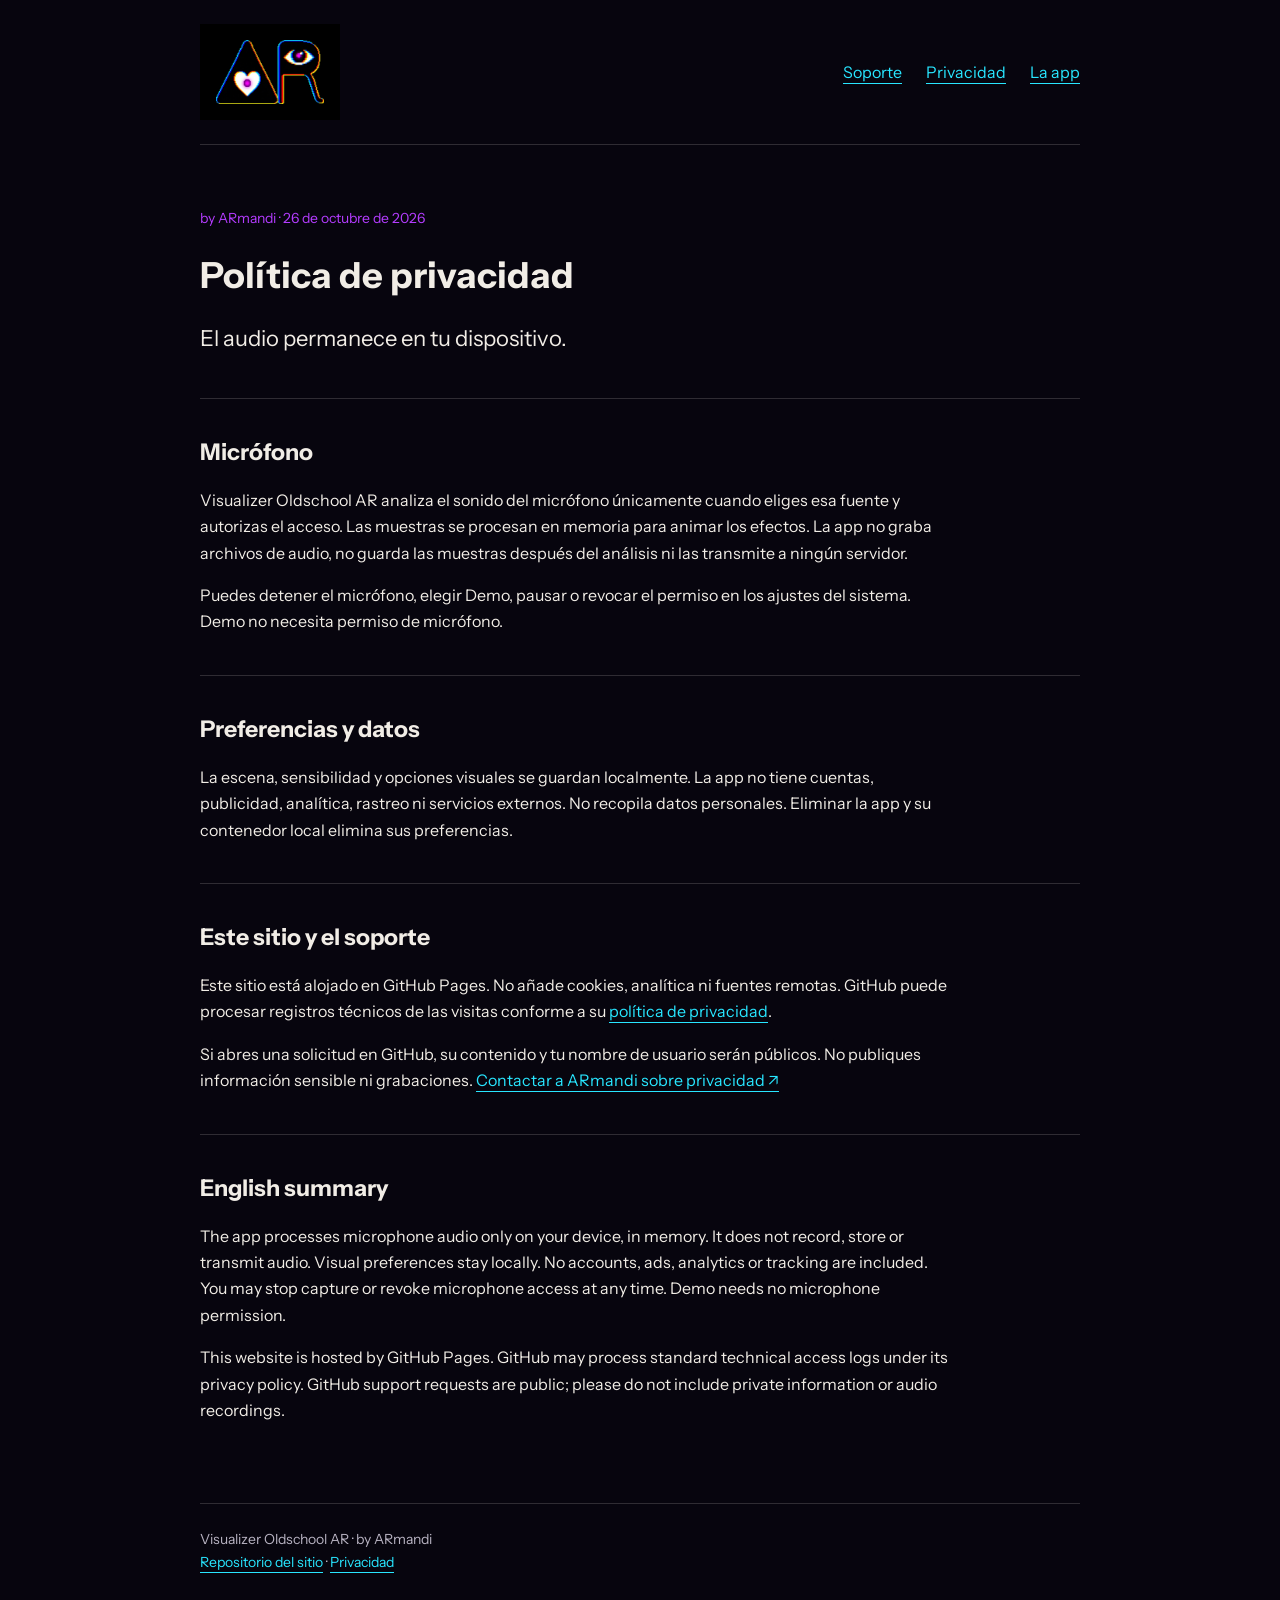
==== privacy.html @ ff5115de "Publish branded visualizer support and privacy pages" ====
<!doctype html>
<html lang="es">
<head>
<meta charset="utf-8"><meta name="viewport" content="width=device-width, initial-scale=1">
<title>Privacidad | Visualizer Oldschool AR</title>
<meta name="description" content="Soporte y privacidad de Visualizer Oldschool AR, by ARmandi, para iPad y Mac.">
<link rel="stylesheet" href="style.css">
</head>
<body>
<header><a href="./" aria-label="Visualizer Oldschool AR"><img src="assets/armandi.png" alt="ARmandi" width="108" height="64"></a>
<nav aria-label="Principal"><a href="./">Soporte</a><a href="privacy.html">Privacidad</a><a href="about.html">La app</a></nav></header>
<main><p class="eyebrow">by ARmandi · 26 de octubre de 2026</p><h1>Política de privacidad</h1>
<p class="lead">El audio permanece en tu dispositivo.</p>
<section><h2>Micrófono</h2><p>Visualizer Oldschool AR analiza el sonido del micrófono únicamente cuando eliges esa fuente y autorizas el acceso. Las muestras se procesan en memoria para animar los efectos. La app no graba archivos de audio, no guarda las muestras después del análisis ni las transmite a ningún servidor.</p><p>Puedes detener el micrófono, elegir Demo, pausar o revocar el permiso en los ajustes del sistema. Demo no necesita permiso de micrófono.</p></section>
<section><h2>Preferencias y datos</h2><p>La escena, sensibilidad y opciones visuales se guardan localmente. La app no tiene cuentas, publicidad, analítica, rastreo ni servicios externos. No recopila datos personales. Eliminar la app y su contenedor local elimina sus preferencias.</p></section>
<section><h2>Este sitio y el soporte</h2><p>Este sitio está alojado en GitHub Pages. No añade cookies, analítica ni fuentes remotas. GitHub puede procesar registros técnicos de las visitas conforme a su <a href="https://docs.github.com/en/site-policy/privacy-policies/github-general-privacy-statement">política de privacidad</a>.</p><p>Si abres una solicitud en GitHub, su contenido y tu nombre de usuario serán públicos. No publiques información sensible ni grabaciones. <a href="https://github.com/ARmandiElaion/visualizer-oldschool-ar-site/issues/new?title=Consulta%20de%20privacidad">Contactar a ARmandi sobre privacidad ↗</a></p></section>
<section lang="en"><h2>English summary</h2><p>The app processes microphone audio only on your device, in memory. It does not record, store or transmit audio. Visual preferences stay locally. No accounts, ads, analytics or tracking are included. You may stop capture or revoke microphone access at any time. Demo needs no microphone permission.</p><p>This website is hosted by GitHub Pages. GitHub may process standard technical access logs under its privacy policy. GitHub support requests are public; please do not include private information or audio recordings.</p></section></main>
<footer>Visualizer Oldschool AR · by ARmandi<br><a href="https://github.com/ARmandiElaion/visualizer-oldschool-ar-site">Repositorio del sitio</a> · <a href="privacy.html">Privacidad</a></footer>
</body></html>
---- style.css ----
@font-face{font-family:Instrument;src:url("assets/InstrumentSans.ttf") format("truetype");font-weight:400 700;font-display:swap}
:root{color-scheme:dark;--ink:#07050e;--bone:#f1ede6;--violet:#b43cff;--cyan:#28e6ff}
*{box-sizing:border-box}body{margin:0;background:var(--ink);color:var(--bone);font-family:Instrument,system-ui,sans-serif;line-height:1.65;letter-spacing:0}
header,main,footer{width:min(100% - 40px,880px);margin:auto}
header{display:flex;align-items:center;justify-content:space-between;gap:24px;padding:24px 0;border-bottom:1px solid #f1ede62b}
header>a{background:#000;padding:16px;line-height:0}header img{object-fit:contain;max-width:100%;height:auto}
nav{display:flex;gap:24px;flex-wrap:wrap}a{color:var(--cyan);text-underline-offset:5px}a:hover{color:white}a:focus-visible,summary:focus-visible{outline:3px solid var(--violet);outline-offset:5px}
main{padding:48px 0 64px}h1{font-size:36px;line-height:1.2;max-width:22ch;overflow-wrap:anywhere}h2{font-size:23px;line-height:1.3}p{max-width:68ch}.eyebrow{color:var(--violet);font-size:14px}.lead{font-size:22px}.note,figcaption,footer{font-size:14px;color:#b8b3c2}
section{margin-top:40px;border-top:1px solid #f1ede62b;padding-top:20px}
.action{display:inline-block;font-weight:600;border-bottom:2px solid var(--violet);text-decoration:none;padding:10px 0;max-width:100%;overflow-wrap:anywhere}
details{padding:18px 0;border-bottom:1px solid #f1ede625}summary{cursor:pointer;font-weight:600}details p{padding-left:16px}
figure{margin:32px 0}.preview{width:100%;height:auto;display:block}figcaption{margin-top:8px}
footer{border-top:1px solid #f1ede62b;padding:24px 0 40px}
@media(max-width:540px){header{align-items:flex-start;gap:18px}header img{width:72px}nav{gap:12px;font-size:14px}h1{font-size:30px}main{padding-top:30px}}
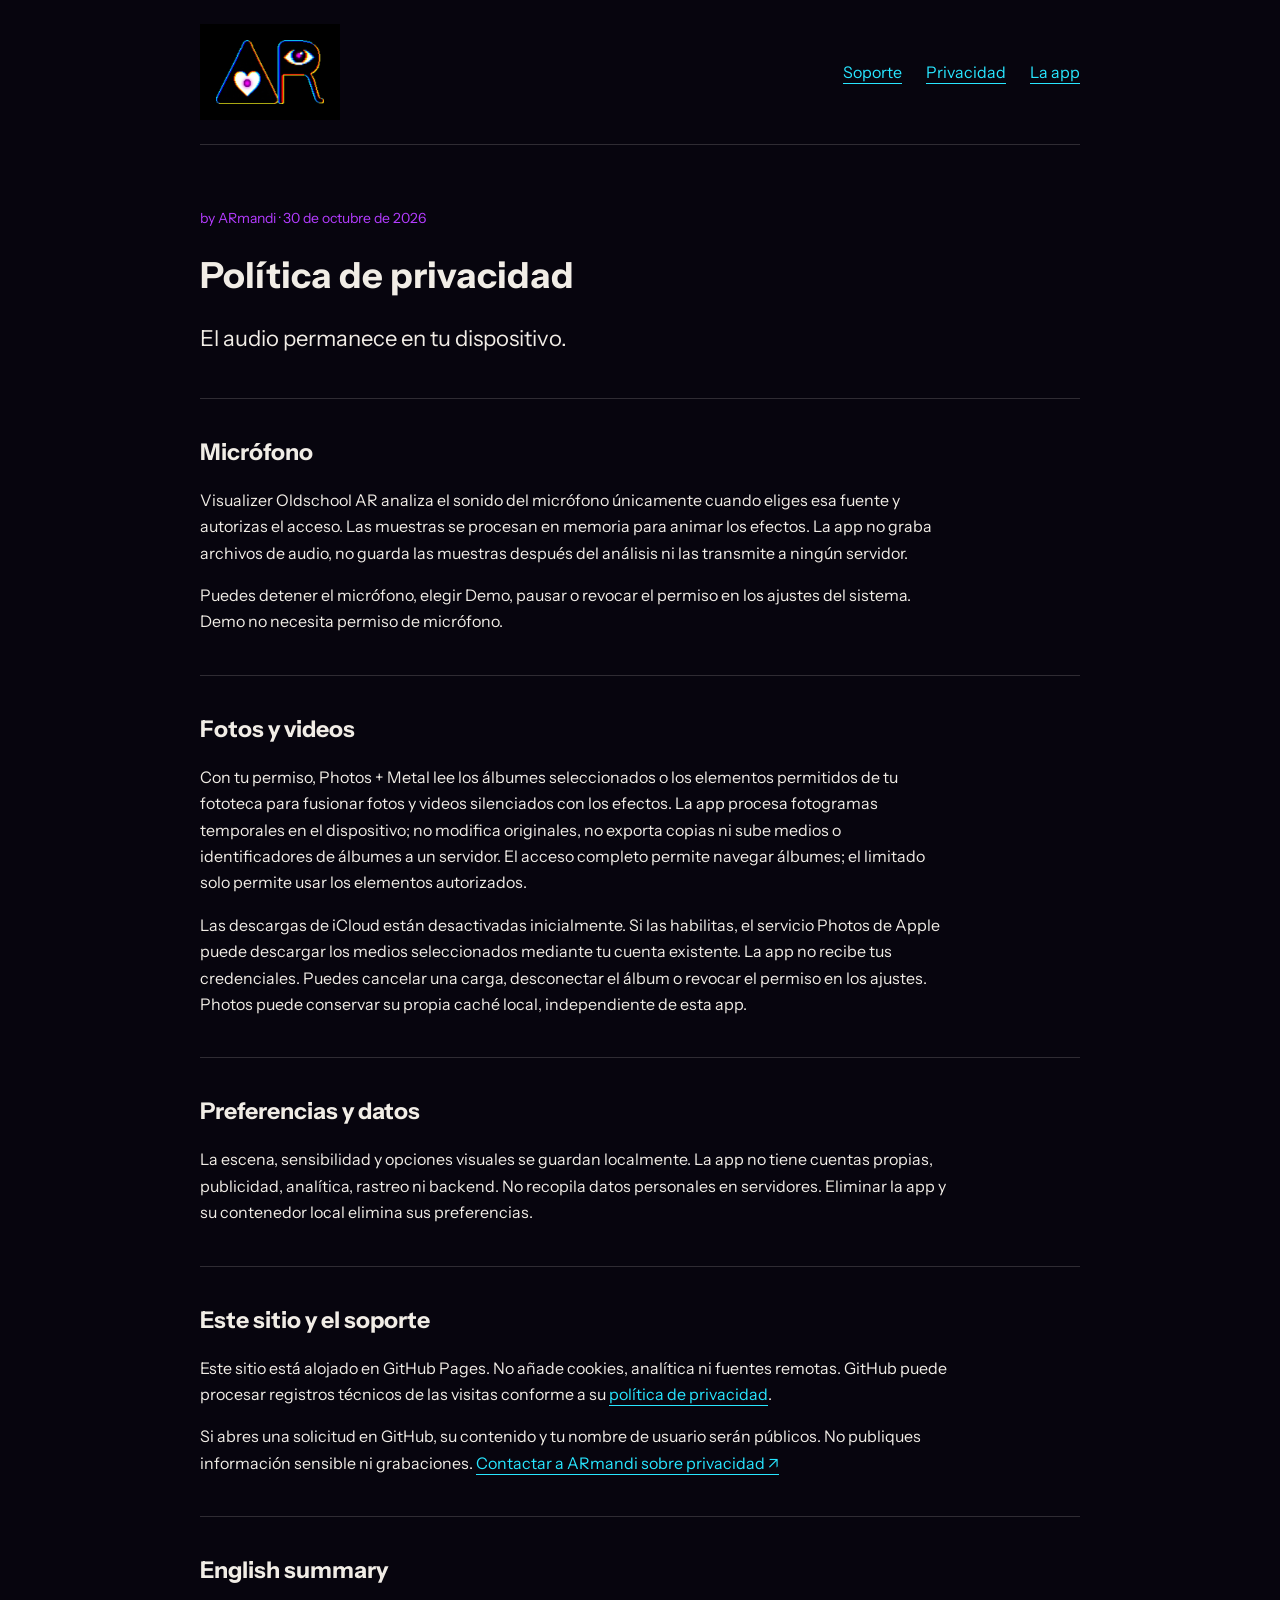
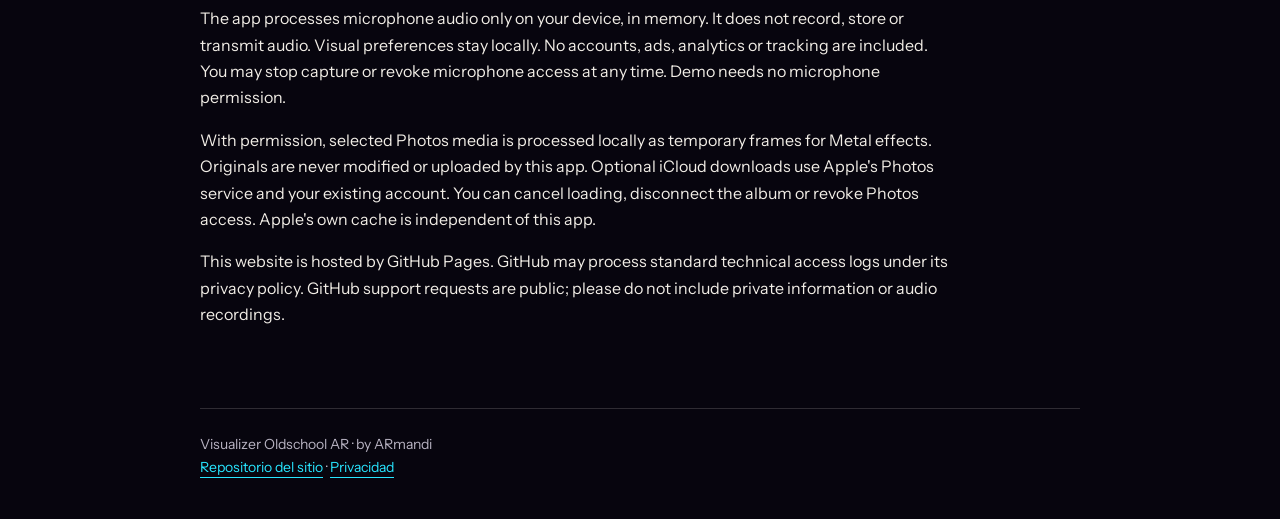
==== commit 666b792a: "Document Photos media merge controls and local privacy" ====
--- a/privacy.html
+++ b/privacy.html
@@ -9,11 +9,12 @@
 <body>
 <header><a href="./" aria-label="Visualizer Oldschool AR"><img src="assets/armandi.png" alt="ARmandi" width="108" height="64"></a>
 <nav aria-label="Principal"><a href="./">Soporte</a><a href="privacy.html">Privacidad</a><a href="about.html">La app</a></nav></header>
-<main><p class="eyebrow">by ARmandi · 26 de octubre de 2026</p><h1>Política de privacidad</h1>
+<main><p class="eyebrow">by ARmandi · 30 de octubre de 2026</p><h1>Política de privacidad</h1>
 <p class="lead">El audio permanece en tu dispositivo.</p>
 <section><h2>Micrófono</h2><p>Visualizer Oldschool AR analiza el sonido del micrófono únicamente cuando eliges esa fuente y autorizas el acceso. Las muestras se procesan en memoria para animar los efectos. La app no graba archivos de audio, no guarda las muestras después del análisis ni las transmite a ningún servidor.</p><p>Puedes detener el micrófono, elegir Demo, pausar o revocar el permiso en los ajustes del sistema. Demo no necesita permiso de micrófono.</p></section>
-<section><h2>Preferencias y datos</h2><p>La escena, sensibilidad y opciones visuales se guardan localmente. La app no tiene cuentas, publicidad, analítica, rastreo ni servicios externos. No recopila datos personales. Eliminar la app y su contenedor local elimina sus preferencias.</p></section>
+<section><h2>Fotos y videos</h2><p>Con tu permiso, Photos + Metal lee los álbumes seleccionados o los elementos permitidos de tu fototeca para fusionar fotos y videos silenciados con los efectos. La app procesa fotogramas temporales en el dispositivo; no modifica originales, no exporta copias ni sube medios o identificadores de álbumes a un servidor. El acceso completo permite navegar álbumes; el limitado solo permite usar los elementos autorizados.</p><p>Las descargas de iCloud están desactivadas inicialmente. Si las habilitas, el servicio Photos de Apple puede descargar los medios seleccionados mediante tu cuenta existente. La app no recibe tus credenciales. Puedes cancelar una carga, desconectar el álbum o revocar el permiso en los ajustes. Photos puede conservar su propia caché local, independiente de esta app.</p></section>
+<section><h2>Preferencias y datos</h2><p>La escena, sensibilidad y opciones visuales se guardan localmente. La app no tiene cuentas propias, publicidad, analítica, rastreo ni backend. No recopila datos personales en servidores. Eliminar la app y su contenedor local elimina sus preferencias.</p></section>
 <section><h2>Este sitio y el soporte</h2><p>Este sitio está alojado en GitHub Pages. No añade cookies, analítica ni fuentes remotas. GitHub puede procesar registros técnicos de las visitas conforme a su <a href="https://docs.github.com/en/site-policy/privacy-policies/github-general-privacy-statement">política de privacidad</a>.</p><p>Si abres una solicitud en GitHub, su contenido y tu nombre de usuario serán públicos. No publiques información sensible ni grabaciones. <a href="https://github.com/ARmandiElaion/visualizer-oldschool-ar-site/issues/new?title=Consulta%20de%20privacidad">Contactar a ARmandi sobre privacidad ↗</a></p></section>
-<section lang="en"><h2>English summary</h2><p>The app processes microphone audio only on your device, in memory. It does not record, store or transmit audio. Visual preferences stay locally. No accounts, ads, analytics or tracking are included. You may stop capture or revoke microphone access at any time. Demo needs no microphone permission.</p><p>This website is hosted by GitHub Pages. GitHub may process standard technical access logs under its privacy policy. GitHub support requests are public; please do not include private information or audio recordings.</p></section></main>
+<section lang="en"><h2>English summary</h2><p>The app processes microphone audio only on your device, in memory. It does not record, store or transmit audio. Visual preferences stay locally. No accounts, ads, analytics or tracking are included. You may stop capture or revoke microphone access at any time. Demo needs no microphone permission.</p><p>With permission, selected Photos media is processed locally as temporary frames for Metal effects. Originals are never modified or uploaded by this app. Optional iCloud downloads use Apple's Photos service and your existing account. You can cancel loading, disconnect the album or revoke Photos access. Apple's own cache is independent of this app.</p><p>This website is hosted by GitHub Pages. GitHub may process standard technical access logs under its privacy policy. GitHub support requests are public; please do not include private information or audio recordings.</p></section></main>
 <footer>Visualizer Oldschool AR · by ARmandi<br><a href="https://github.com/ARmandiElaion/visualizer-oldschool-ar-site">Repositorio del sitio</a> · <a href="privacy.html">Privacidad</a></footer>
 </body></html>
